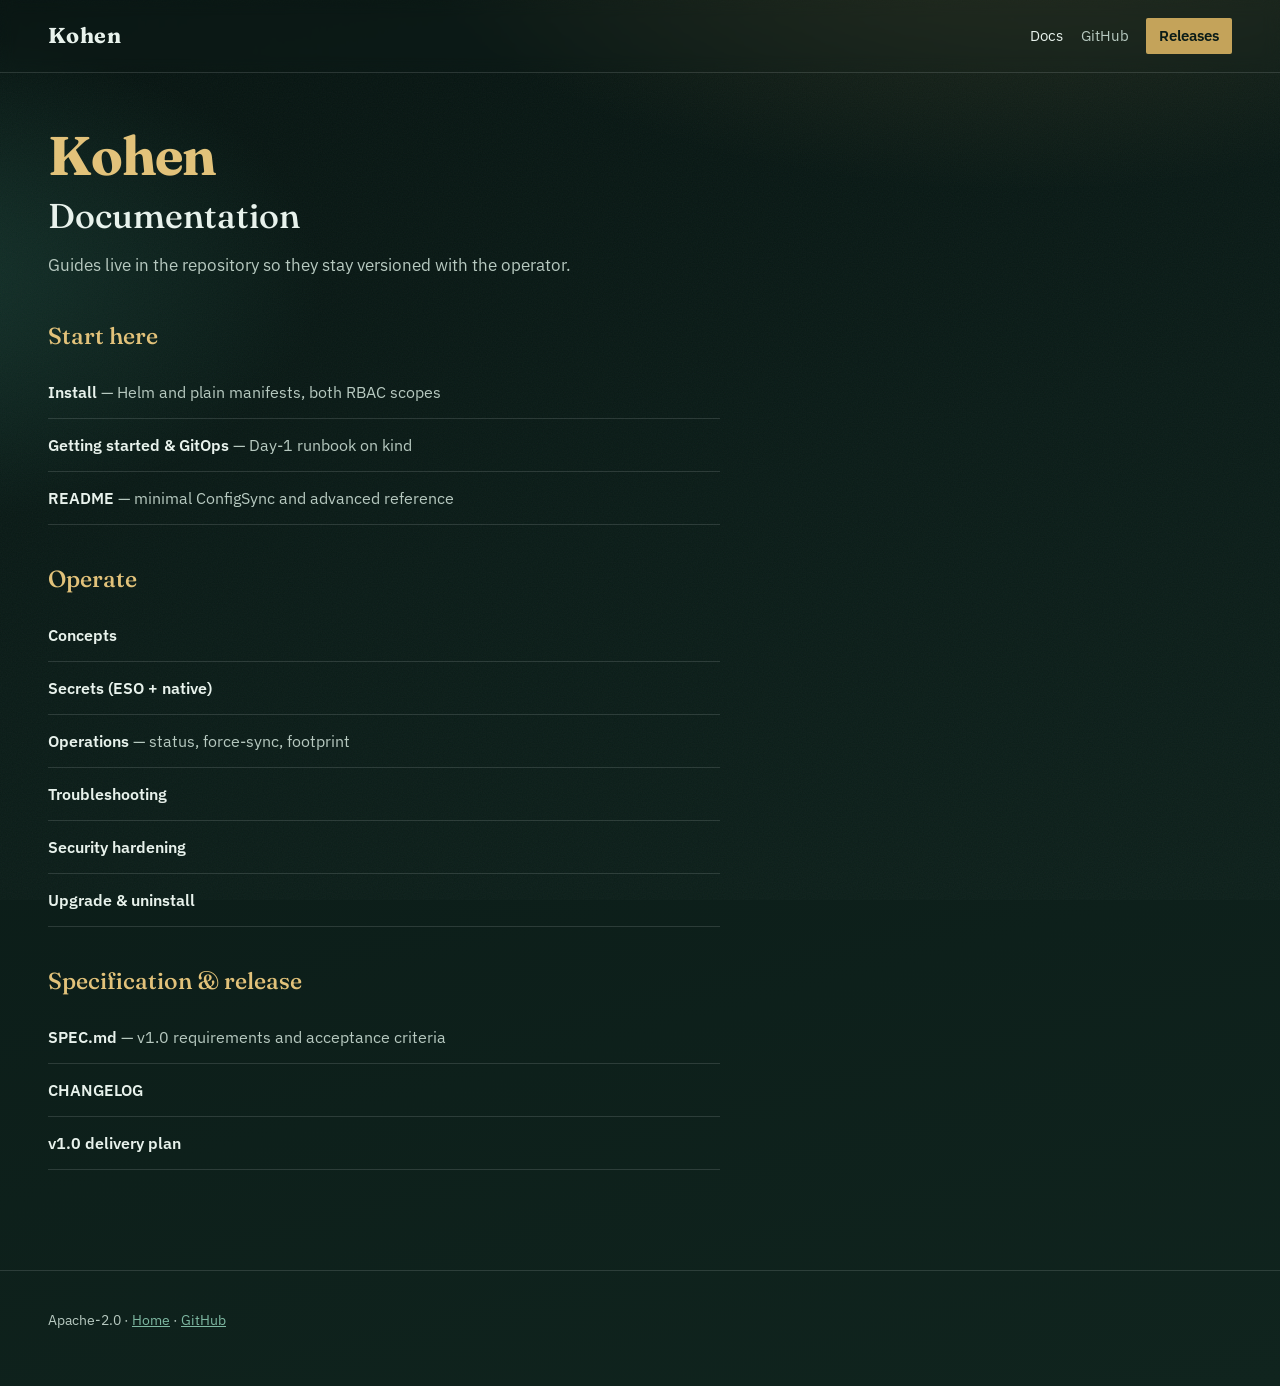
==== site/docs.html @ 124bad6d "Prepare v1.0: gap fixes, release hardening, docs site Close the peer gap-review items that belong in" ====
<!DOCTYPE html>
<html lang="en">
<head>
  <meta charset="utf-8" />
  <meta name="viewport" content="width=device-width, initial-scale=1" />
  <title>Kohen documentation</title>
  <meta name="description" content="Install guides, concepts, secrets, operations, and the Kohen v1.0 specification." />
  <link rel="preconnect" href="https://fonts.googleapis.com" />
  <link rel="preconnect" href="https://fonts.gstatic.com" crossorigin />
  <link href="https://fonts.googleapis.com/css2?family=Fraunces:opsz,wght@9..144,500;9..144,700&family=IBM+Plex+Sans:wght@400;500;600&family=IBM+Plex+Mono:wght@400;500&display=swap" rel="stylesheet" />
  <link rel="stylesheet" href="styles.css" />
</head>
<body>
  <a class="skip" href="#main">Skip to content</a>
  <header class="top">
    <a class="wordmark" href="./">Kohen</a>
    <nav aria-label="Primary">
      <a href="docs.html" aria-current="page">Docs</a>
      <a href="https://github.com/ozimakov/kohen">GitHub</a>
      <a class="nav-cta" href="https://github.com/ozimakov/kohen/releases">Releases</a>
    </nav>
  </header>

  <main id="main" class="docs">
    <header class="docs-hero">
      <p class="brand">Kohen</p>
      <h1>Documentation</h1>
      <p class="lede">Guides live in the repository so they stay versioned with the operator.</p>
    </header>

    <section id="install">
      <h2>Start here</h2>
      <ul class="doc-list">
        <li><a href="https://github.com/ozimakov/kohen/blob/main/docs/install.md">Install</a> — Helm and plain manifests, both RBAC scopes</li>
        <li><a href="https://github.com/ozimakov/kohen/blob/main/docs/getting-started-and-gitops.md">Getting started &amp; GitOps</a> — Day-1 runbook on kind</li>
        <li><a href="https://github.com/ozimakov/kohen/blob/main/README.md">README</a> — minimal ConfigSync and advanced reference</li>
      </ul>
    </section>

    <section>
      <h2>Operate</h2>
      <ul class="doc-list">
        <li><a href="https://github.com/ozimakov/kohen/blob/main/docs/concepts.md">Concepts</a></li>
        <li><a href="https://github.com/ozimakov/kohen/blob/main/docs/secrets.md">Secrets (ESO + native)</a></li>
        <li><a href="https://github.com/ozimakov/kohen/blob/main/docs/operations.md">Operations</a> — status, force-sync, footprint</li>
        <li><a href="https://github.com/ozimakov/kohen/blob/main/docs/troubleshooting.md">Troubleshooting</a></li>
        <li><a href="https://github.com/ozimakov/kohen/blob/main/docs/security.md">Security hardening</a></li>
        <li><a href="https://github.com/ozimakov/kohen/blob/main/docs/upgrade-uninstall.md">Upgrade &amp; uninstall</a></li>
      </ul>
    </section>

    <section>
      <h2>Specification &amp; release</h2>
      <ul class="doc-list">
        <li><a href="https://github.com/ozimakov/kohen/blob/main/SPEC.md">SPEC.md</a> — v1.0 requirements and acceptance criteria</li>
        <li><a href="https://github.com/ozimakov/kohen/blob/main/CHANGELOG.md">CHANGELOG</a></li>
        <li><a href="https://github.com/ozimakov/kohen/blob/main/docs/reviews/v1.0-delivery-plan.md">v1.0 delivery plan</a></li>
      </ul>
    </section>
  </main>

  <footer>
    <p>Apache-2.0 · <a href="./">Home</a> · <a href="https://github.com/ozimakov/kohen">GitHub</a></p>
  </footer>
  <script>
    document.documentElement.classList.add("ready");
  </script>
</body>
</html>
---- site/styles.css ----
:root {
  --ink: #0b1c18;
  --ink-2: #122821;
  --mist: #e8f2ec;
  --mist-dim: #b7c9c0;
  --brass: #c4a35a;
  --brass-hot: #e2c27a;
  --sea: #2f6f5e;
  --sea-bright: #7eb8a2;
  --line: rgba(232, 242, 236, 0.14);
  --font-display: "Fraunces", Georgia, serif;
  --font-body: "IBM Plex Sans", "Segoe UI", sans-serif;
  --font-mono: "IBM Plex Mono", ui-monospace, monospace;
}

*,
*::before,
*::after {
  box-sizing: border-box;
}

html {
  color-scheme: dark;
}

body {
  margin: 0;
  min-height: 100vh;
  font-family: var(--font-body);
  color: var(--mist);
  background:
    radial-gradient(1200px 600px at 80% -10%, rgba(196, 163, 90, 0.18), transparent 55%),
    radial-gradient(900px 500px at -10% 20%, rgba(47, 111, 94, 0.35), transparent 50%),
    linear-gradient(165deg, #071411 0%, var(--ink) 40%, #10241e 100%);
  line-height: 1.55;
}

body::before {
  content: "";
  position: fixed;
  inset: 0;
  pointer-events: none;
  opacity: 0.08;
  background-image: url("data:image/svg+xml,%3Csvg xmlns='http://www.w3.org/2000/svg' width='160' height='160'%3E%3Cfilter id='n'%3E%3CfeTurbulence type='fractalNoise' baseFrequency='.8' numOctaves='2' stitchTiles='stitch'/%3E%3C/filter%3E%3Crect width='160' height='160' filter='url(%23n)' opacity='.55'/%3E%3C/svg%3E");
  z-index: 0;
}

.skip {
  position: absolute;
  left: -999px;
  top: 0;
  background: var(--brass);
  color: var(--ink);
  padding: 0.5rem 1rem;
  z-index: 10;
}

.skip:focus {
  left: 1rem;
  top: 1rem;
}

.top,
main,
footer {
  position: relative;
  z-index: 1;
}

.top {
  display: flex;
  align-items: center;
  justify-content: space-between;
  gap: 1rem;
  padding: 1.1rem clamp(1.25rem, 4vw, 3rem);
  border-bottom: 1px solid var(--line);
  backdrop-filter: blur(8px);
}

.wordmark {
  font-family: var(--font-display);
  font-weight: 700;
  font-size: 1.35rem;
  letter-spacing: 0.02em;
  color: var(--mist);
  text-decoration: none;
}

nav {
  display: flex;
  align-items: center;
  gap: 1.1rem;
  font-size: 0.95rem;
}

nav a {
  color: var(--mist-dim);
  text-decoration: none;
}

nav a:hover,
nav a[aria-current="page"] {
  color: var(--mist);
}

.nav-cta {
  color: var(--ink) !important;
  background: var(--brass);
  padding: 0.4rem 0.8rem;
  border-radius: 2px;
  font-weight: 600;
}

.hero {
  min-height: calc(100vh - 4.5rem);
  display: grid;
  grid-template-areas: "stack";
  align-content: stretch;
  position: relative;
  overflow: hidden;
}

.hero-copy,
.hero-visual {
  grid-area: stack;
}

.hero-copy {
  z-index: 2;
  align-self: center;
  padding: clamp(2.5rem, 8vh, 5.5rem) clamp(1.25rem, 4vw, 3rem) 1.5rem;
  max-width: 42rem;
  animation: rise 900ms cubic-bezier(0.2, 0.8, 0.2, 1) both;
  background: linear-gradient(90deg, rgba(7, 20, 17, 0.88) 0%, rgba(7, 20, 17, 0.55) 70%, transparent 100%);
}

.brand {
  margin: 0 0 0.75rem;
  font-family: var(--font-display);
  font-size: clamp(2.8rem, 8vw, 5.2rem);
  font-weight: 700;
  letter-spacing: -0.02em;
  line-height: 1;
  color: var(--brass-hot);
}

h1 {
  margin: 0 0 1rem;
  font-family: var(--font-display);
  font-weight: 500;
  font-size: clamp(1.45rem, 3.4vw, 2.15rem);
  line-height: 1.2;
  color: var(--mist);
  max-width: 18ch;
}

.lede {
  margin: 0 0 1.75rem;
  color: var(--mist-dim);
  font-size: 1.05rem;
  max-width: 38rem;
}

.lede code,
.mono,
footer code {
  font-family: var(--font-mono);
  font-size: 0.92em;
}

.cta-row {
  display: flex;
  flex-wrap: wrap;
  gap: 0.75rem;
}

.btn {
  display: inline-flex;
  align-items: center;
  justify-content: center;
  padding: 0.7rem 1.15rem;
  border-radius: 2px;
  text-decoration: none;
  font-weight: 600;
  border: 1px solid transparent;
  transition: transform 180ms ease, background 180ms ease, border-color 180ms ease;
}

.btn:hover {
  transform: translateY(-1px);
}

.btn.primary {
  background: var(--brass);
  color: var(--ink);
}

.btn.primary:hover {
  background: var(--brass-hot);
}

.btn.ghost {
  border-color: var(--line);
  color: var(--mist);
  background: rgba(15, 42, 36, 0.45);
}

.btn.ghost:hover {
  border-color: var(--sea-bright);
}

.hero-visual {
  z-index: 1;
  width: 100%;
  min-height: calc(100vh - 4.5rem);
  animation: fade-in 1200ms 200ms both;
}

.hero-visual .flow {
  display: block;
  width: 100%;
  height: 100%;
  min-height: calc(100vh - 4.5rem);
  object-fit: cover;
}

.pulse {
  stroke-dasharray: 12 18;
  animation: dash 8s linear infinite;
}

.nodes text {
  opacity: 0.85;
}

.strip {
  padding: clamp(2.5rem, 6vw, 4rem) clamp(1.25rem, 4vw, 3rem);
  border-top: 1px solid var(--line);
  max-width: 48rem;
}

.strip.alt {
  background: linear-gradient(90deg, rgba(18, 40, 33, 0.75), transparent);
}

.strip h2 {
  margin: 0 0 0.75rem;
  font-family: var(--font-display);
  font-size: 1.6rem;
  font-weight: 500;
}

.strip p {
  margin: 0 0 1rem;
  color: var(--mist-dim);
}

.mono {
  display: block;
  padding: 0.9rem 1rem;
  border-left: 3px solid var(--brass);
  background: rgba(0, 0, 0, 0.25);
  overflow-x: auto;
  color: var(--mist);
}

.docs {
  padding: clamp(2rem, 6vw, 3.5rem) clamp(1.25rem, 4vw, 3rem) 4rem;
  max-width: 48rem;
  animation: rise 700ms cubic-bezier(0.2, 0.8, 0.2, 1) both;
}

.docs-hero {
  margin-bottom: 2.5rem;
}

.docs-hero .brand {
  font-size: clamp(2.2rem, 6vw, 3.4rem);
}

.docs section {
  margin-bottom: 2.25rem;
}

.docs h2 {
  font-family: var(--font-display);
  font-weight: 500;
  font-size: 1.45rem;
  margin: 0 0 0.75rem;
  color: var(--brass-hot);
}

.doc-list {
  list-style: none;
  margin: 0;
  padding: 0;
}

.doc-list li {
  padding: 0.85rem 0;
  border-bottom: 1px solid var(--line);
  color: var(--mist-dim);
}

.doc-list a {
  color: var(--mist);
  font-weight: 600;
  text-decoration: none;
  border-bottom: 1px solid transparent;
}

.doc-list a:hover {
  border-bottom-color: var(--brass);
  color: var(--brass-hot);
}

footer {
  padding: 1.5rem clamp(1.25rem, 4vw, 3rem) 2.5rem;
  border-top: 1px solid var(--line);
  color: var(--mist-dim);
  font-size: 0.9rem;
}

footer a {
  color: var(--sea-bright);
}

@keyframes rise {
  from {
    opacity: 0;
    transform: translateY(18px);
  }
  to {
    opacity: 1;
    transform: translateY(0);
  }
}

@keyframes fade-in {
  from {
    opacity: 0;
  }
  to {
    opacity: 1;
  }
}

@keyframes dash {
  to {
    stroke-dashoffset: -240;
  }
}

@media (prefers-reduced-motion: reduce) {
  *,
  *::before,
  *::after {
    animation: none !important;
    transition: none !important;
  }
}
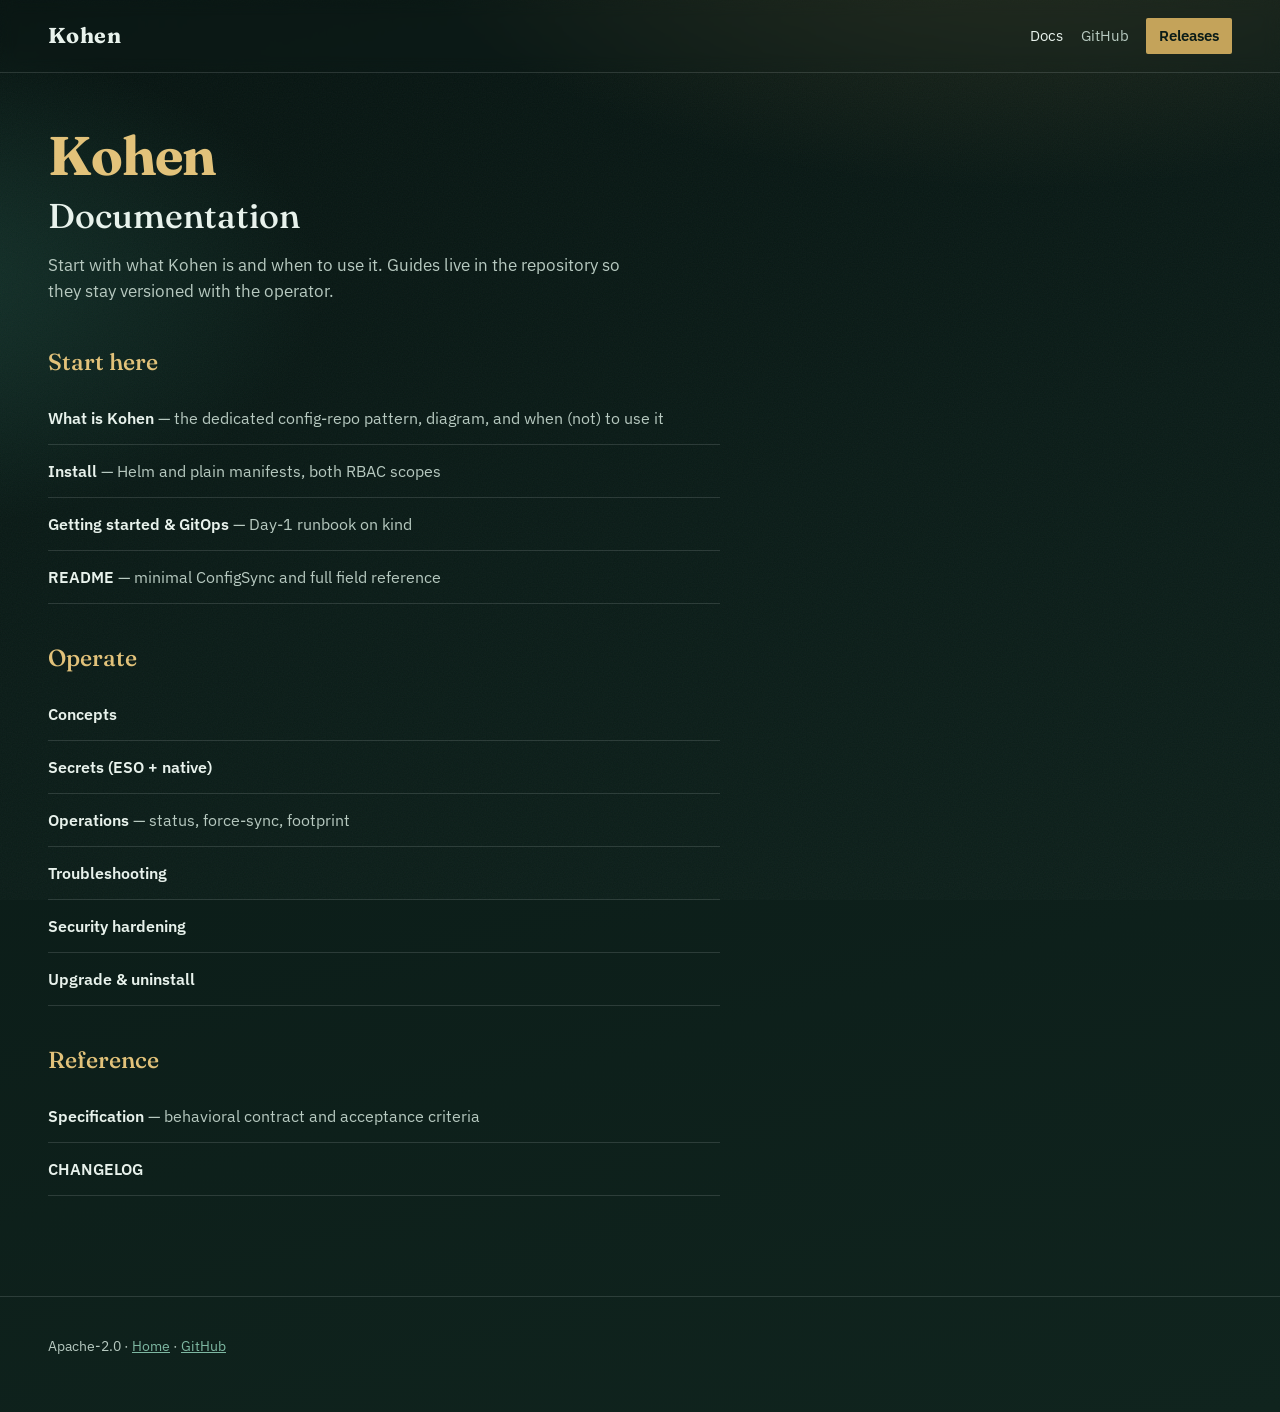
==== commit a9f9fc3f: "Reposition docs around what Kohen is and when to use it Add docs/intro.md as the front door (dedicat" ====
--- a/site/docs.html
+++ b/site/docs.html
@@ -4,7 +4,7 @@
   <meta charset="utf-8" />
   <meta name="viewport" content="width=device-width, initial-scale=1" />
   <title>Kohen documentation</title>
-  <meta name="description" content="Install guides, concepts, secrets, operations, and the Kohen v1.0 specification." />
+  <meta name="description" content="What Kohen is, when to use it, install guides, secrets, operations, and the specification." />
   <link rel="preconnect" href="https://fonts.googleapis.com" />
   <link rel="preconnect" href="https://fonts.gstatic.com" crossorigin />
   <link href="https://fonts.googleapis.com/css2?family=Fraunces:opsz,wght@9..144,500;9..144,700&family=IBM+Plex+Sans:wght@400;500;600&family=IBM+Plex+Mono:wght@400;500&display=swap" rel="stylesheet" />
@@ -25,15 +25,16 @@
     <header class="docs-hero">
       <p class="brand">Kohen</p>
       <h1>Documentation</h1>
-      <p class="lede">Guides live in the repository so they stay versioned with the operator.</p>
+      <p class="lede">Start with what Kohen is and when to use it. Guides live in the repository so they stay versioned with the operator.</p>
     </header>
 
-    <section id="install">
+    <section id="intro">
       <h2>Start here</h2>
       <ul class="doc-list">
+        <li><a href="https://github.com/ozimakov/kohen/blob/main/docs/intro.md">What is Kohen</a> — the dedicated config-repo pattern, diagram, and when (not) to use it</li>
         <li><a href="https://github.com/ozimakov/kohen/blob/main/docs/install.md">Install</a> — Helm and plain manifests, both RBAC scopes</li>
         <li><a href="https://github.com/ozimakov/kohen/blob/main/docs/getting-started-and-gitops.md">Getting started &amp; GitOps</a> — Day-1 runbook on kind</li>
-        <li><a href="https://github.com/ozimakov/kohen/blob/main/README.md">README</a> — minimal ConfigSync and advanced reference</li>
+        <li><a href="https://github.com/ozimakov/kohen/blob/main/README.md">README</a> — minimal ConfigSync and full field reference</li>
       </ul>
     </section>
 
@@ -50,11 +51,10 @@
     </section>
 
     <section>
-      <h2>Specification &amp; release</h2>
+      <h2>Reference</h2>
       <ul class="doc-list">
-        <li><a href="https://github.com/ozimakov/kohen/blob/main/SPEC.md">SPEC.md</a> — v1.0 requirements and acceptance criteria</li>
+        <li><a href="https://github.com/ozimakov/kohen/blob/main/SPEC.md">Specification</a> — behavioral contract and acceptance criteria</li>
         <li><a href="https://github.com/ozimakov/kohen/blob/main/CHANGELOG.md">CHANGELOG</a></li>
-        <li><a href="https://github.com/ozimakov/kohen/blob/main/docs/reviews/v1.0-delivery-plan.md">v1.0 delivery plan</a></li>
       </ul>
     </section>
   </main>
--- a/site/styles.css
+++ b/site/styles.css
@@ -255,13 +255,34 @@
   color: var(--mist-dim);
 }
 
-.mono {
+.mono,
+.diagram {
   display: block;
   padding: 0.9rem 1rem;
   border-left: 3px solid var(--brass);
   background: rgba(0, 0, 0, 0.25);
   overflow-x: auto;
   color: var(--mist);
+}
+
+.diagram {
+  margin: 1.25rem 0 0;
+  font-family: var(--font-mono);
+  font-size: 0.72rem;
+  line-height: 1.35;
+  white-space: pre;
+  max-width: 100%;
+}
+
+.strip a {
+  color: var(--sea-bright);
+  text-decoration: none;
+  border-bottom: 1px solid transparent;
+}
+
+.strip a:hover {
+  border-bottom-color: var(--brass);
+  color: var(--brass-hot);
 }
 
 .docs {
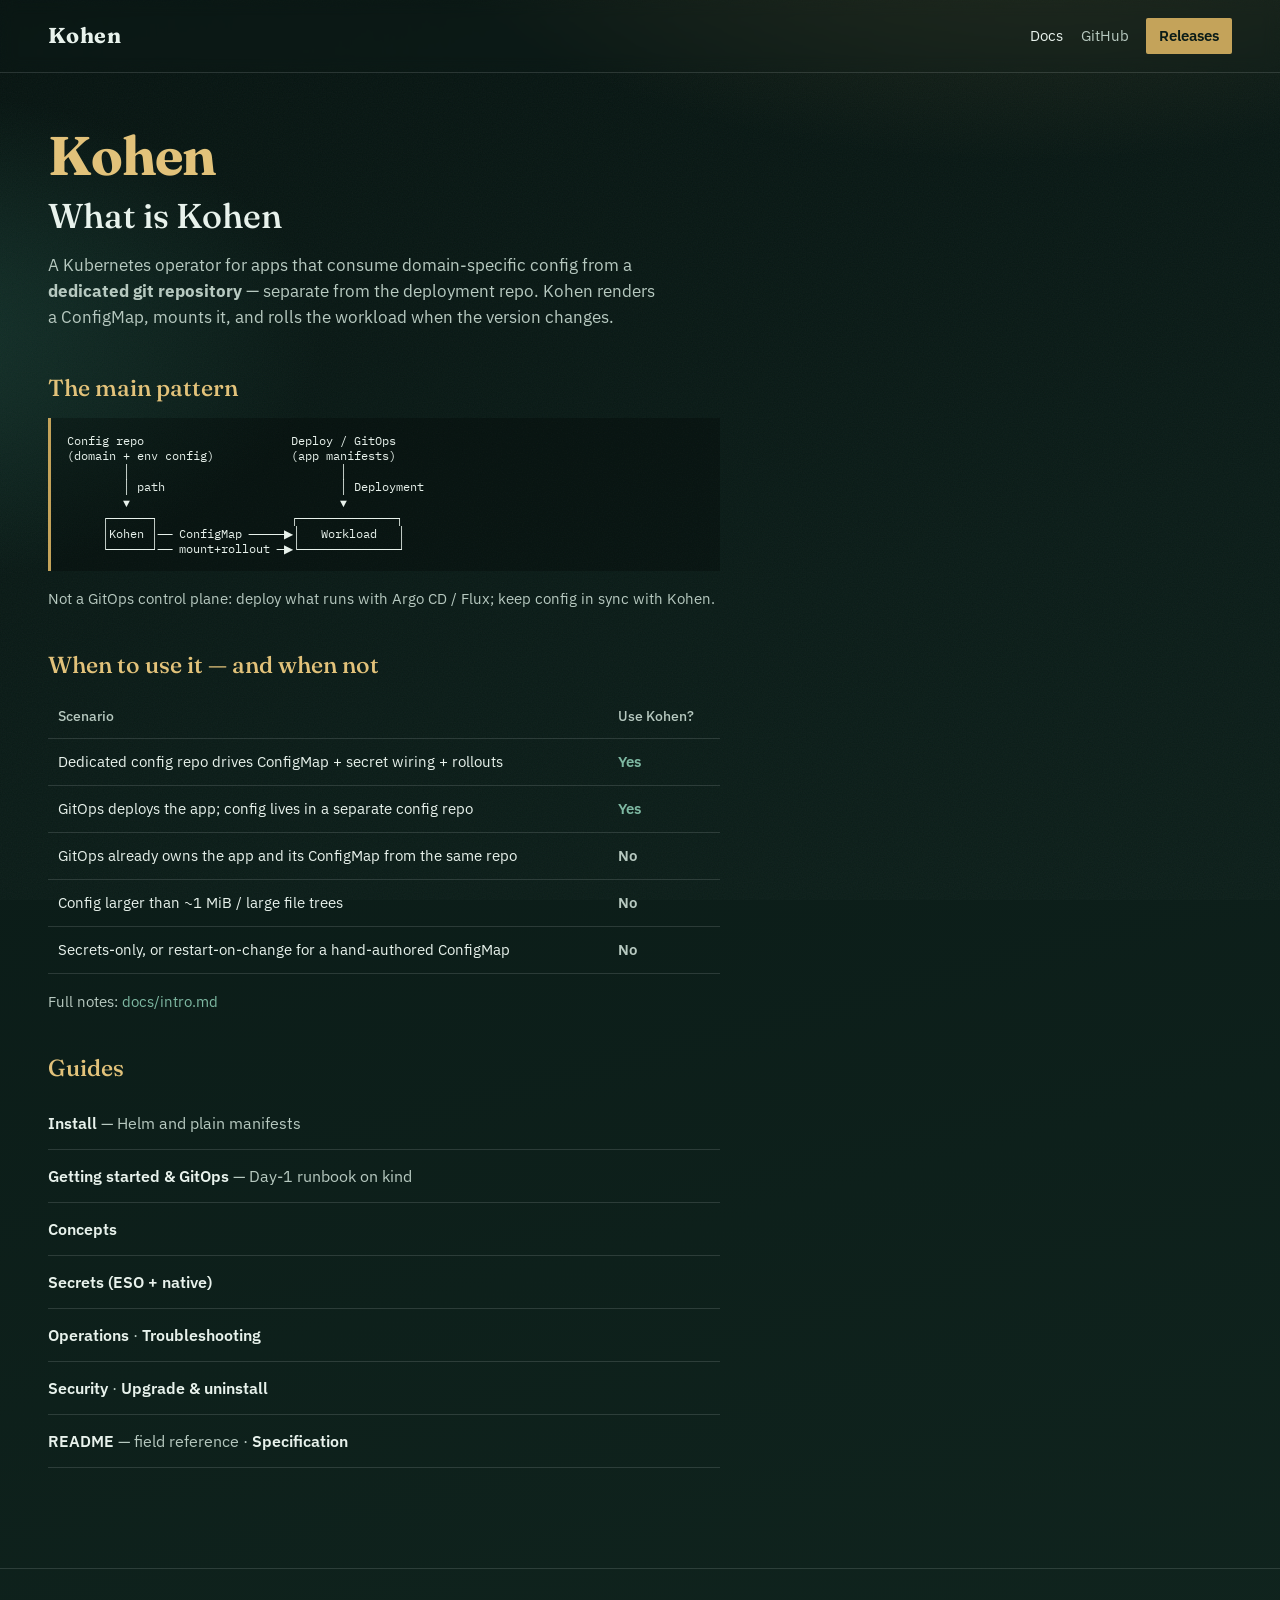
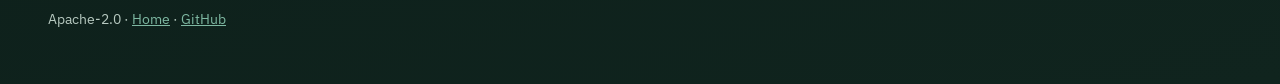
==== commit 358d6ab1: "Tighten positioning: one canonical intro, real docs page - Keep the decision table only in docs/intr" ====
--- a/site/docs.html
+++ b/site/docs.html
@@ -4,7 +4,7 @@
   <meta charset="utf-8" />
   <meta name="viewport" content="width=device-width, initial-scale=1" />
   <title>Kohen documentation</title>
-  <meta name="description" content="What Kohen is, when to use it, install guides, secrets, operations, and the specification." />
+  <meta name="description" content="What Kohen is, when to use it, and guides for install, GitOps coexistence, secrets, and operations." />
   <link rel="preconnect" href="https://fonts.googleapis.com" />
   <link rel="preconnect" href="https://fonts.gstatic.com" crossorigin />
   <link href="https://fonts.googleapis.com/css2?family=Fraunces:opsz,wght@9..144,500;9..144,700&family=IBM+Plex+Sans:wght@400;500;600&family=IBM+Plex+Mono:wght@400;500&display=swap" rel="stylesheet" />
@@ -22,39 +22,61 @@
   </header>
 
   <main id="main" class="docs">
-    <header class="docs-hero">
+    <header class="docs-hero" id="intro">
       <p class="brand">Kohen</p>
-      <h1>Documentation</h1>
-      <p class="lede">Start with what Kohen is and when to use it. Guides live in the repository so they stay versioned with the operator.</p>
+      <h1>What is Kohen</h1>
+      <p class="lede">
+        A Kubernetes operator for apps that consume domain-specific config from a
+        <strong>dedicated git repository</strong> — separate from the deployment repo.
+        Kohen renders a ConfigMap, mounts it, and rolls the workload when the version changes.
+      </p>
     </header>
 
-    <section id="intro">
-      <h2>Start here</h2>
-      <ul class="doc-list">
-        <li><a href="https://github.com/ozimakov/kohen/blob/main/docs/intro.md">What is Kohen</a> — the dedicated config-repo pattern, diagram, and when (not) to use it</li>
-        <li><a href="https://github.com/ozimakov/kohen/blob/main/docs/install.md">Install</a> — Helm and plain manifests, both RBAC scopes</li>
-        <li><a href="https://github.com/ozimakov/kohen/blob/main/docs/getting-started-and-gitops.md">Getting started &amp; GitOps</a> — Day-1 runbook on kind</li>
-        <li><a href="https://github.com/ozimakov/kohen/blob/main/README.md">README</a> — minimal ConfigSync and full field reference</li>
-      </ul>
+    <section id="pattern">
+      <h2>The main pattern</h2>
+      <pre class="diagram" aria-label="Config repo to workload flow">Config repo                     Deploy / GitOps
+(domain + env config)           (app manifests)
+        │                              │
+        │ path                         │ Deployment
+        ▼                              ▼
+     ┌──────┐                   ┌──────────────┐
+     │Kohen │── ConfigMap ─────▶│   Workload   │
+     └──────┘── mount+rollout ─▶└──────────────┘</pre>
+      <p class="section-note">
+        Not a GitOps control plane: deploy what runs with Argo CD / Flux; keep config in sync with Kohen.
+      </p>
     </section>
 
-    <section>
-      <h2>Operate</h2>
+    <section id="when">
+      <h2>When to use it — and when not</h2>
+      <table class="decision">
+        <thead>
+          <tr><th>Scenario</th><th>Use Kohen?</th></tr>
+        </thead>
+        <tbody>
+          <tr><td>Dedicated config repo drives ConfigMap + secret wiring + rollouts</td><td class="yes">Yes</td></tr>
+          <tr><td>GitOps deploys the app; config lives in a separate config repo</td><td class="yes">Yes</td></tr>
+          <tr><td>GitOps already owns the app and its ConfigMap from the same repo</td><td class="no">No</td></tr>
+          <tr><td>Config larger than ~1&nbsp;MiB / large file trees</td><td class="no">No</td></tr>
+          <tr><td>Secrets-only, or restart-on-change for a hand-authored ConfigMap</td><td class="no">No</td></tr>
+        </tbody>
+      </table>
+      <p class="section-note">
+        Full notes:
+        <a href="https://github.com/ozimakov/kohen/blob/main/docs/intro.md">docs/intro.md</a>
+      </p>
+    </section>
+
+    <section id="guides">
+      <h2>Guides</h2>
       <ul class="doc-list">
+        <li><a href="https://github.com/ozimakov/kohen/blob/main/docs/install.md">Install</a> — Helm and plain manifests</li>
+        <li><a href="https://github.com/ozimakov/kohen/blob/main/docs/getting-started-and-gitops.md">Getting started &amp; GitOps</a> — Day-1 runbook on kind</li>
         <li><a href="https://github.com/ozimakov/kohen/blob/main/docs/concepts.md">Concepts</a></li>
         <li><a href="https://github.com/ozimakov/kohen/blob/main/docs/secrets.md">Secrets (ESO + native)</a></li>
-        <li><a href="https://github.com/ozimakov/kohen/blob/main/docs/operations.md">Operations</a> — status, force-sync, footprint</li>
-        <li><a href="https://github.com/ozimakov/kohen/blob/main/docs/troubleshooting.md">Troubleshooting</a></li>
-        <li><a href="https://github.com/ozimakov/kohen/blob/main/docs/security.md">Security hardening</a></li>
-        <li><a href="https://github.com/ozimakov/kohen/blob/main/docs/upgrade-uninstall.md">Upgrade &amp; uninstall</a></li>
-      </ul>
-    </section>
-
-    <section>
-      <h2>Reference</h2>
-      <ul class="doc-list">
-        <li><a href="https://github.com/ozimakov/kohen/blob/main/SPEC.md">Specification</a> — behavioral contract and acceptance criteria</li>
-        <li><a href="https://github.com/ozimakov/kohen/blob/main/CHANGELOG.md">CHANGELOG</a></li>
+        <li><a href="https://github.com/ozimakov/kohen/blob/main/docs/operations.md">Operations</a> · <a href="https://github.com/ozimakov/kohen/blob/main/docs/troubleshooting.md">Troubleshooting</a></li>
+        <li><a href="https://github.com/ozimakov/kohen/blob/main/docs/security.md">Security</a> · <a href="https://github.com/ozimakov/kohen/blob/main/docs/upgrade-uninstall.md">Upgrade &amp; uninstall</a></li>
+        <li><a href="https://github.com/ozimakov/kohen/blob/main/README.md">README</a> — field reference · <a href="https://github.com/ozimakov/kohen/blob/main/SPEC.md">Specification</a></li>
       </ul>
     </section>
   </main>
--- a/site/styles.css
+++ b/site/styles.css
@@ -311,6 +311,58 @@
   color: var(--brass-hot);
 }
 
+.docs .diagram {
+  margin: 0 0 1rem;
+}
+
+.section-note {
+  margin: 0;
+  color: var(--mist-dim);
+  font-size: 0.95rem;
+}
+
+.section-note a {
+  color: var(--sea-bright);
+  text-decoration: none;
+}
+
+.section-note a:hover {
+  color: var(--brass-hot);
+}
+
+.decision {
+  width: 100%;
+  border-collapse: collapse;
+  margin: 0 0 1rem;
+  font-size: 0.95rem;
+}
+
+.decision th,
+.decision td {
+  text-align: left;
+  padding: 0.7rem 0.6rem;
+  border-bottom: 1px solid var(--line);
+  vertical-align: top;
+}
+
+.decision th {
+  color: var(--mist-dim);
+  font-weight: 500;
+  font-size: 0.85rem;
+}
+
+.decision td.yes {
+  color: var(--sea-bright);
+  font-weight: 600;
+  white-space: nowrap;
+}
+
+.decision td.no {
+  color: var(--mist-dim);
+  font-weight: 600;
+  white-space: nowrap;
+}
+
 .doc-list {
   list-style: none;
   margin: 0;
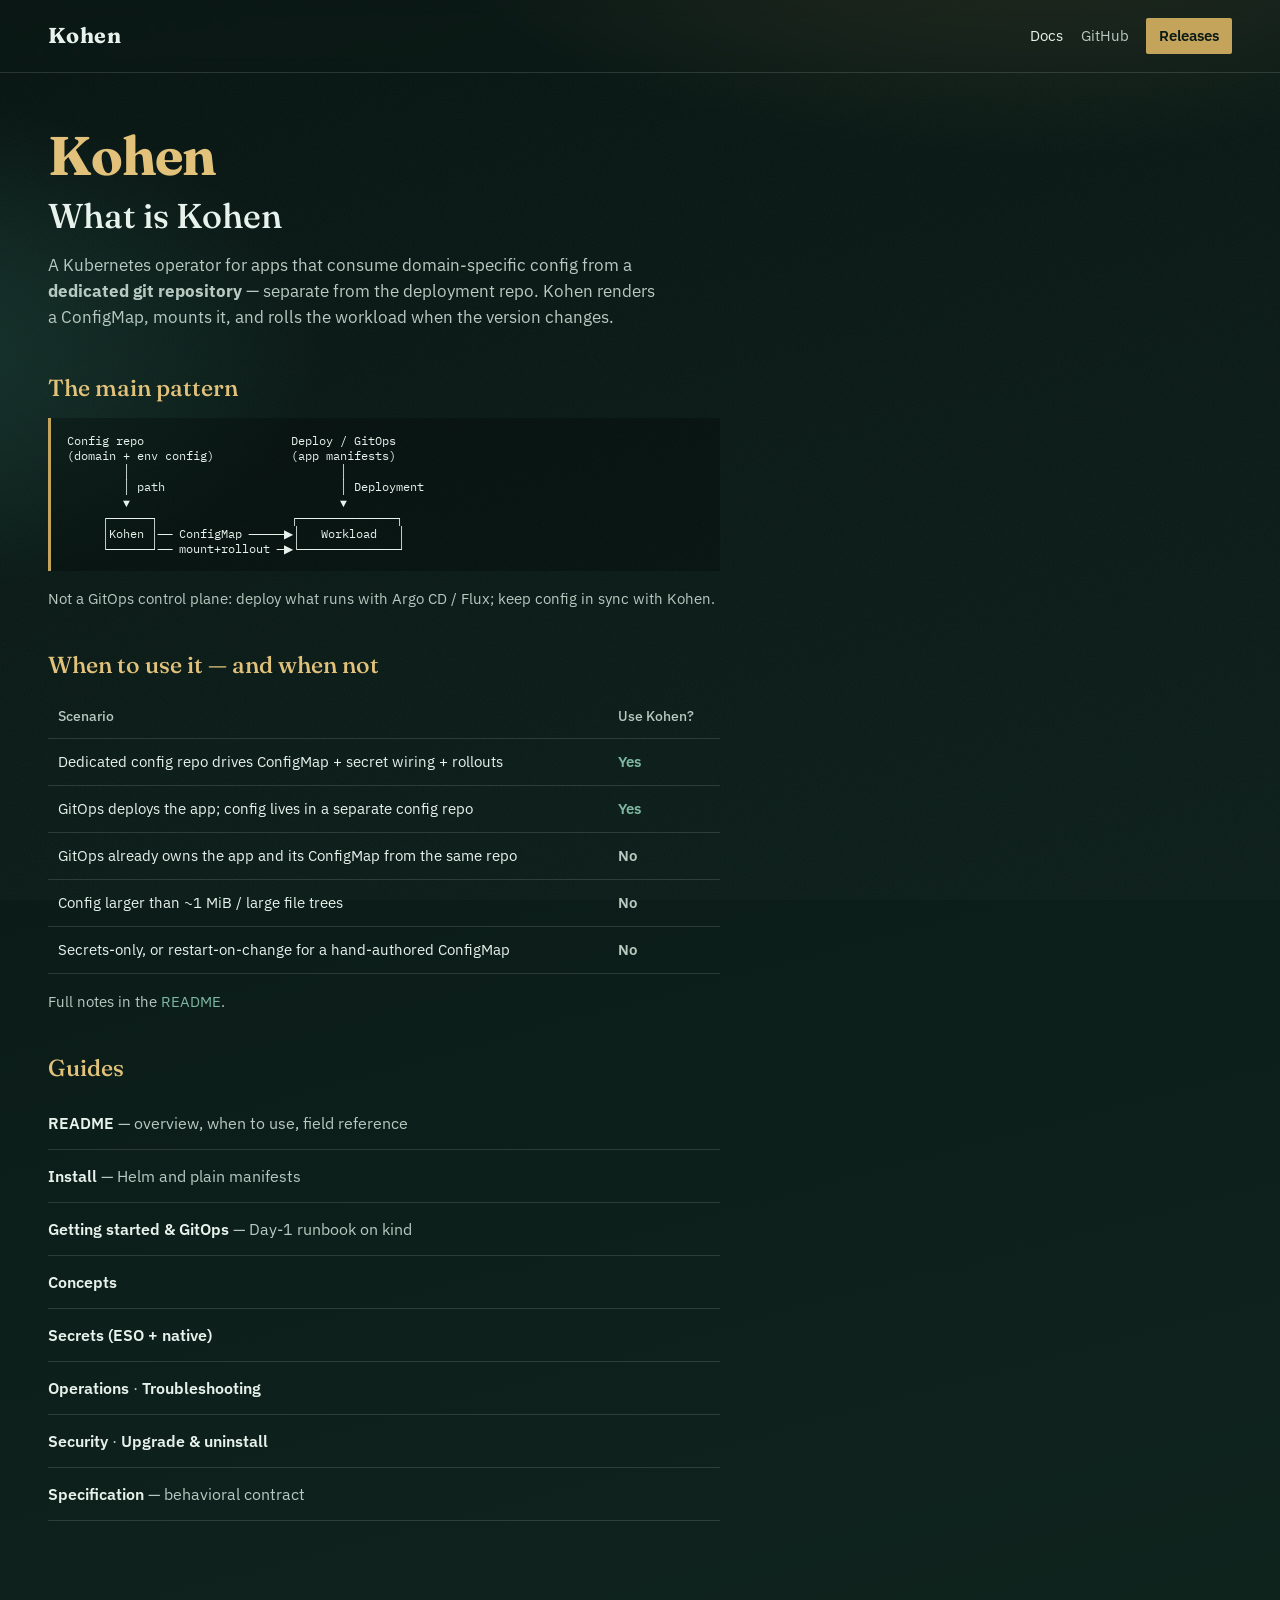
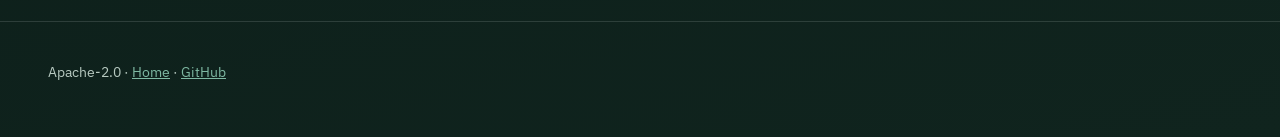
==== commit 9b4d842c: "Drop docs/intro.md; keep What/When in the README Fold the positioning and decision table into the RE" ====
--- a/site/docs.html
+++ b/site/docs.html
@@ -62,21 +62,22 @@
         </tbody>
       </table>
       <p class="section-note">
-        Full notes:
-        <a href="https://github.com/ozimakov/kohen/blob/main/docs/intro.md">docs/intro.md</a>
+        Full notes in the
+        <a href="https://github.com/ozimakov/kohen/blob/main/README.md#when-to-use-kohen--and-when-not">README</a>.
       </p>
     </section>
 
     <section id="guides">
       <h2>Guides</h2>
       <ul class="doc-list">
+        <li><a href="https://github.com/ozimakov/kohen/blob/main/README.md">README</a> — overview, when to use, field reference</li>
         <li><a href="https://github.com/ozimakov/kohen/blob/main/docs/install.md">Install</a> — Helm and plain manifests</li>
         <li><a href="https://github.com/ozimakov/kohen/blob/main/docs/getting-started-and-gitops.md">Getting started &amp; GitOps</a> — Day-1 runbook on kind</li>
         <li><a href="https://github.com/ozimakov/kohen/blob/main/docs/concepts.md">Concepts</a></li>
         <li><a href="https://github.com/ozimakov/kohen/blob/main/docs/secrets.md">Secrets (ESO + native)</a></li>
         <li><a href="https://github.com/ozimakov/kohen/blob/main/docs/operations.md">Operations</a> · <a href="https://github.com/ozimakov/kohen/blob/main/docs/troubleshooting.md">Troubleshooting</a></li>
         <li><a href="https://github.com/ozimakov/kohen/blob/main/docs/security.md">Security</a> · <a href="https://github.com/ozimakov/kohen/blob/main/docs/upgrade-uninstall.md">Upgrade &amp; uninstall</a></li>
-        <li><a href="https://github.com/ozimakov/kohen/blob/main/README.md">README</a> — field reference · <a href="https://github.com/ozimakov/kohen/blob/main/SPEC.md">Specification</a></li>
+        <li><a href="https://github.com/ozimakov/kohen/blob/main/SPEC.md">Specification</a> — behavioral contract</li>
       </ul>
     </section>
   </main>
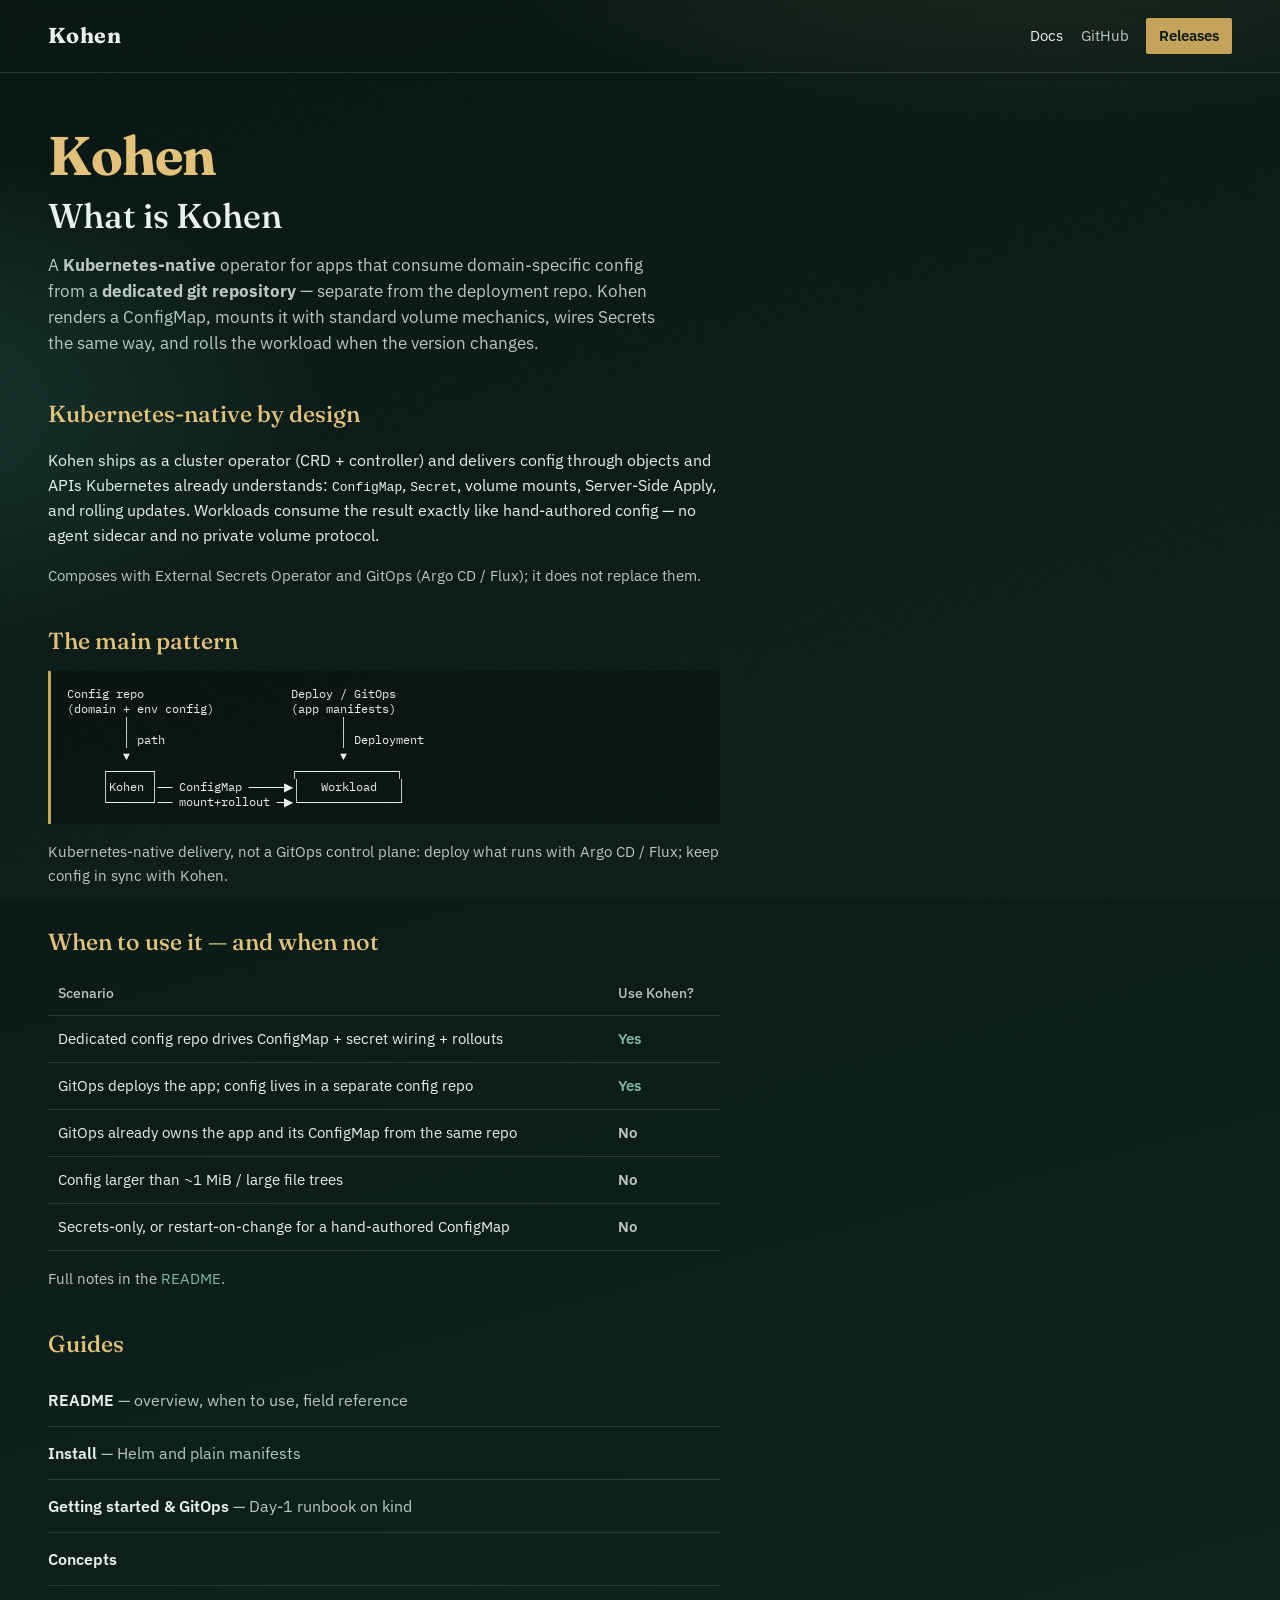
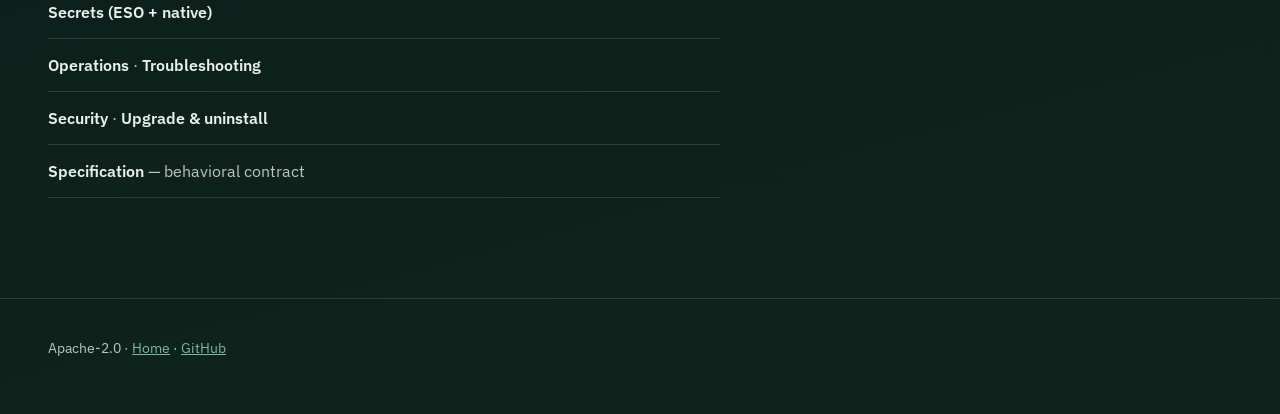
==== commit 8f45544c: "Serve project site from main; emphasize Kubernetes-native Reconfigure Pages to deploy site/ from mai" ====
--- a/site/docs.html
+++ b/site/docs.html
@@ -4,7 +4,8 @@
   <meta charset="utf-8" />
   <meta name="viewport" content="width=device-width, initial-scale=1" />
   <title>Kohen documentation</title>
-  <meta name="description" content="What Kohen is, when to use it, and guides for install, GitOps coexistence, secrets, and operations." />
+  <meta name="description" content="Kohen is a Kubernetes-native operator. What it is, when to use it, and guides for install, GitOps coexistence, secrets, and operations." />
+  <link rel="canonical" href="https://kohen.zimakov.net/docs.html" />
   <link rel="preconnect" href="https://fonts.googleapis.com" />
   <link rel="preconnect" href="https://fonts.gstatic.com" crossorigin />
   <link href="https://fonts.googleapis.com/css2?family=Fraunces:opsz,wght@9..144,500;9..144,700&family=IBM+Plex+Sans:wght@400;500;600&family=IBM+Plex+Mono:wght@400;500&display=swap" rel="stylesheet" />
@@ -26,11 +27,25 @@
       <p class="brand">Kohen</p>
       <h1>What is Kohen</h1>
       <p class="lede">
-        A Kubernetes operator for apps that consume domain-specific config from a
+        A <strong>Kubernetes-native</strong> operator for apps that consume domain-specific config from a
         <strong>dedicated git repository</strong> — separate from the deployment repo.
-        Kohen renders a ConfigMap, mounts it, and rolls the workload when the version changes.
+        Kohen renders a ConfigMap, mounts it with standard volume mechanics, wires Secrets the same way,
+        and rolls the workload when the version changes.
       </p>
     </header>
+
+    <section id="native">
+      <h2>Kubernetes-native by design</h2>
+      <p>
+        Kohen ships as a cluster operator (CRD + controller) and delivers config through objects and
+        APIs Kubernetes already understands: <code>ConfigMap</code>, <code>Secret</code>, volume mounts,
+        Server-Side Apply, and rolling updates. Workloads consume the result exactly like hand-authored
+        config — no agent sidecar and no private volume protocol.
+      </p>
+      <p class="section-note">
+        Composes with External Secrets Operator and GitOps (Argo CD / Flux); it does not replace them.
+      </p>
+    </section>
 
     <section id="pattern">
       <h2>The main pattern</h2>
@@ -43,7 +58,8 @@
      │Kohen │── ConfigMap ─────▶│   Workload   │
      └──────┘── mount+rollout ─▶└──────────────┘</pre>
       <p class="section-note">
-        Not a GitOps control plane: deploy what runs with Argo CD / Flux; keep config in sync with Kohen.
+        Kubernetes-native delivery, not a GitOps control plane: deploy what runs with Argo CD / Flux;
+        keep config in sync with Kohen.
       </p>
     </section>
 
